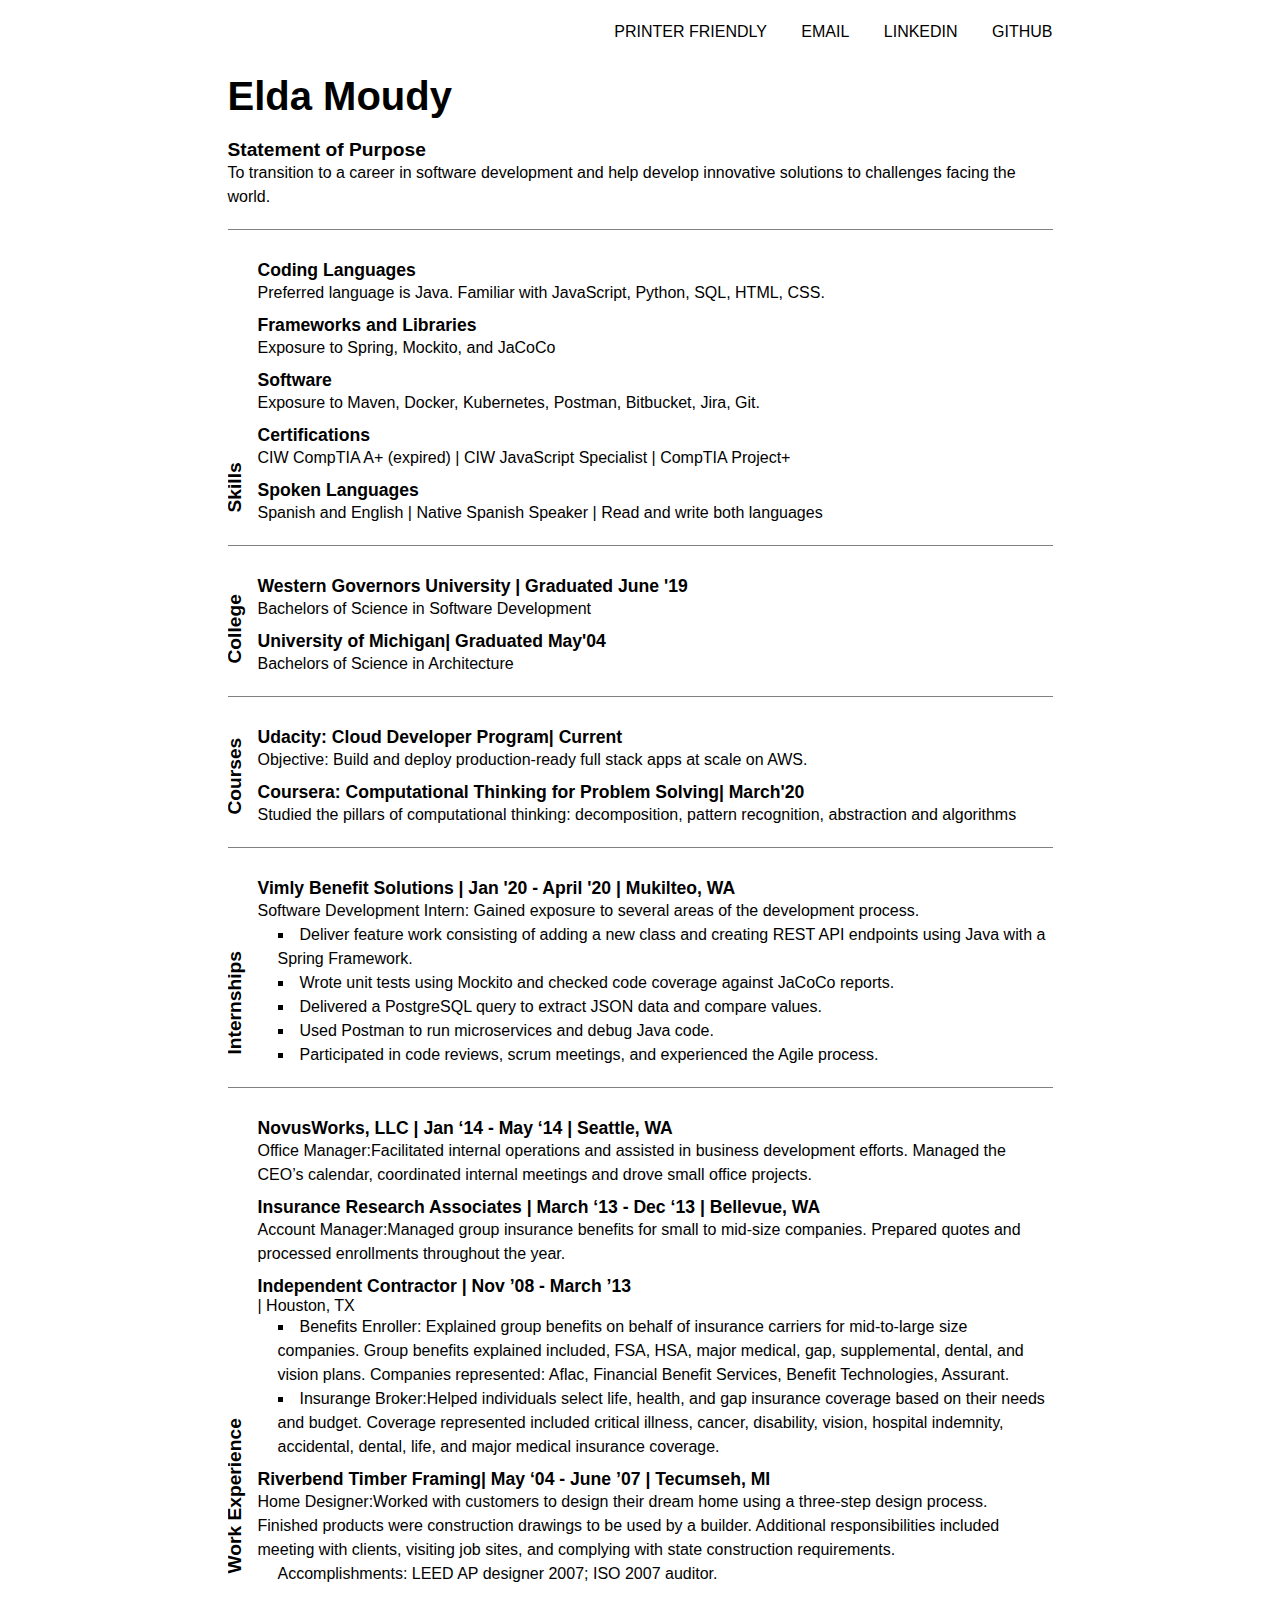
==== index.html @ a74ca739 "Merge branch 'master' into gh-pages" ====
<!doctype html>
<html lang="en">

	<head>
		<title>Resume</title>
		<meta charset="utf-8">
		<link rel="stylesheet" type="text/css" href="index.css">
	</head>

	<body>
		<div id="container">
		
			<header>
				<nav>
					<ul>
						<li><a href="EM_Resume.pdf" target="_blank">Printer Friendly</a></li>
						<li><a href="mailto:elda@moudy.net?subject=Job%20Opportunity&amp;">Email</a></li>
						<li><a href="https://www.linkedin.com/in/eldamoudy">LinkedIn</a></li>
						<li><a href="https://github.com/emoudy">GitHub</a></li>
					</ul>
				</nav> <!-- end of nav-->
				<h1 id="header">Elda Moudy</h1>
			</header> <!-- end of header-->

			<div>
				<h2 class="category_statement">Statement of Purpose</h2>
				<p>To transition to a career in software development and help develop innovative solutions to challenges facing the world.</p>
			</div>

			<hr>
			
			<section>
				<div class="float_left"><h2 class="category_title">Skills</h2></div>
				<div class="float_right">
					<h3>Coding Languages</h3>
					<p>Preferred language is Java. Familiar with JavaScript, Python, SQL, HTML, CSS.</p>
					<h3>Frameworks and Libraries</h3>
					<p>Exposure to Spring, Mockito, and JaCoCo</p>
					<h3>Software</h3>
					<p>Exposure to Maven, Docker, Kubernetes, Postman, Bitbucket, Jira, Git.</p>
					<h3>Certifications</h3>
					<p>
						<a href="https://www.certmetrics.com/comptia/public/verification.aspx?code=4KG8KF6G2GB1QPQM">CIW CompTIA A+ (expired)</a> | <a href="https://www.ciwcertified.com/ciw-certifications/web-development-series/javascript-specialist">CIW JavaScript Specialist</a> | <a href="https://certification.comptia.org/certifications/project">CompTIA Project+</a>
					</p>
					<h3>Spoken Languages</h3>
					<p>Spanish and English | Native Spanish Speaker | Read and write both languages </p>
			</div>
			</section><!-- end of #skills-->

			<hr>
			
			<section>
				<div class="float_left"><h2 class="category_title">College</h2></div>
				<div class="float_right">
					<h3><a href="https://www.wgu.edu/online-it-degrees/software-development-bachelors-program.html">Western Governors University </a>| Graduated June '19</h3> 
					<p>Bachelors of Science in Software Development</p>
					<h3><a href="https://www.umich.edu/">University of Michigan</a>| Graduated May'04</h3> 
					<p>Bachelors of Science in Architecture</p>
				</div>
			</section><!-- end of #college-->

			<hr>

			<section>
				<div class="float_left"><h2 class="category_title">Courses</h2></div>
				<div class="float_right">
					<h3>
						<a href="https://www.udacity.com/course/cloud-developer-nanodegree--nd9990">
							Udacity: Cloud Developer Program</a>| Current
					</h3> 
					<p>Objective: Build and deploy production-ready full stack apps at scale on AWS.</p>
					<h3 class="category_content">
						<a href="https://www.coursera.org/learn/computational-thinking-problem-solving">
							Coursera: Computational Thinking for Problem Solving</a>| March'20
					</h3> 
					<p>Studied the pillars of computational thinking: decomposition, pattern recognition, abstraction and algorithms</p>
				</div>
			</section><!-- end of #courses-->

			<hr>

			<section>
				<div class="float_left"><h2 class="category_title">Internships</h2></div>
				<div class="float_right">
					<h3>
						<a href="https://vimly.com/">
							Vimly Benefit Solutions </a>| Jan '20 - April '20 | Mukilteo, WA
					</h3>
					<p>Software Development Intern: Gained exposure to several areas of the development process.</p>
					<p>
						<ul class="squareList">
							<li>Deliver feature work consisting of adding a new class and creating REST API endpoints using Java with a Spring Framework.</li>
							<li>Wrote unit tests using Mockito and checked code coverage against JaCoCo reports.</li>
							<li>Delivered a PostgreSQL query to extract JSON data and compare values.</li>
							<li>Used Postman to run microservices and debug Java code.</li>
							<li>Participated in code reviews, scrum meetings, and experienced the Agile process.</li>
						</ul>
					</p>
				</div>
			</section><!-- end of #internships-->

			<hr>
			
			<section>
				<div class="float_left"><h2 class="category_title">Work Experience</h2></div>
				<div class="float_right">
					<h3>
						<a href="http://www.novusworks.com"> 
							NovusWorks, LLC </a> | Jan ‘14 - May ‘14 | Seattle, WA
					</h3>
					<p>Office Manager:Facilitated internal operations and assisted in business development efforts. Managed the CEO’s calendar, coordinated internal meetings and drove small office projects.</p>
					
					<h3>
						<a href="http://www.irainx.com">
							Insurance Research Associates </a>| March ‘13 - Dec ‘13 | Bellevue, WA
					</h3>
					<p>Account Manager:Managed group insurance benefits for small to mid-size companies. Prepared quotes and processed enrollments throughout the year.</p>
					
					<h3>Independent Contractor | Nov ’08 - March ’13 </h3> | Houston, TX
					<ul class="squareList">
						<li>Benefits Enroller: Explained group benefits on behalf of insurance carriers for mid-to-large size companies. Group benefits explained included, FSA, HSA, major medical, gap, supplemental, dental, and vision plans. Companies represented: Aflac, Financial Benefit Services, Benefit Technologies, Assurant.
						</li>
						<li>Insurange Broker:Helped individuals select life, health, and gap insurance coverage based on their needs and budget. Coverage represented included critical illness, cancer, disability, vision, hospital indemnity, accidental, dental, life, and major medical insurance coverage.
						</li>
					</ul>
					<h3><a href="http://www.riverbendtf.com">
						Riverbend Timber Framing</a>| May ‘04 - June ’07 | Tecumseh, MI
					</h3>
					<p>Home Designer:Worked with customers to design their dream home using a three-step design process. Finished products were construction drawings to be used by a builder. Additional responsibilities included meeting with clients, visiting job sites, and complying with state construction requirements.</p>
					<ul>
						<li>Accomplishments: 
							<a href="http://en.wikipedia.org/wiki/Leadership_in_Energy_and_Environmental_Design">LEED AP designer 2007</a>; <a href="http://en.wikipedia.org/wiki/ISO_9000" target="_blank">ISO 2007 auditor.
							</a>
						</li>
					</ul>
				</div>
			</section> <!-- end of #work expereince-->

			<hr>

			<footer>
				<time datetime="2020-05-08"></time>
			</footer>
		</div> <!-- end of #container-->
	</body>
</html>
---- index.css ----
* {
    margin: 0 auto;
    padding: 0px;
}

html {
    background: url(texture.gif) top left repeat;
}

#container {
    max-width: 825px;
    font-family: Calibri, Georgia, Verdana, sans-serif;
    width: 840px;
}

ul {
    list-style-type: none;

}

li {
    padding-left: 20px;
    line-height: 150%
}

nav ul {    
    float:right;
    padding: 20px 0px;
}

nav li {
    padding-left: 30px;
    text-align: right;
    display: inline;
    text-transform: uppercase;
}

header h1{
    font-size: 2.5em;
    font-weight: bold;
    margin: 10px 0px;
    clear: both;
    padding-top: 10px;
    padding-bottom: 10px;
}
section{
	display: flex;
    overflow: hidden;
    position: relative;
	padding-top: 20px;
	align-items: flex-end;
    flex-wrap: wrap;
}

h3{
	font-size: 1.1em;
    font-weight: bold;
    padding-top: 10px;
}

h2{
	font-size: 1.2em;
    font-weight: bold;
}

hr {
    margin-top: 20px;
    height:1px;
    border-width:0;
    color:gray;
    background-color:gray;
}

p {
    line-height: 150%;
}

.squareList {
    list-style-type: square;
    list-style-position: inside;
}

.top_row {
    display: inline-block;
}

.top_row_items {
    height: 140px; 
    min-width: 31%;
    float: left;
    border: 2px outset #bcbcbc;
    margin: 5px;
    text-align: center;
    padding-top: 5px;
}
.image {
    height: 120px;
    width: 200px;
}
.pic_description {
    display: block;
    text-align: center;
    bottom: 0px;
}

.category_title {
	white-space: nowrap;
	text-align: center;
    position: absolute;
	left:0px;
	bottom: 0;
	padding-top:0px;
    vertical-align: center;
    position: center;

}

div.float_left{
	
    -moz-transform: rotate(-90deg);
    -o-transform: rotate(-90deg);
    -ms-transform: rotate(-90deg);
    transform: rotate(-90deg);
    -ms transform: rotate(-90deg);

    -webkit-transform: rotate(-90deg);
    display: block;
    border: solid black 0px;
	float: left;
    clear: both;
    overflow: visible;
    height: 25px;
}
div.float_right{
	display: block;
	border: dashed 1px red;
    width: 790px;
	border: solid black 0px;
	padding-left:15px;
    clear: both;
    overflow: auto;
}

footer {
    padding-top: 30px;
    text-align: center;
    clear: both;

}

a:link {
    color: #000;
    text-decoration: none;
}

a:visited {
    color: #000;
}

a:hover {
    color: #a50578;
    text-decoration: underline;
}

a:active {
    color: #000;
};
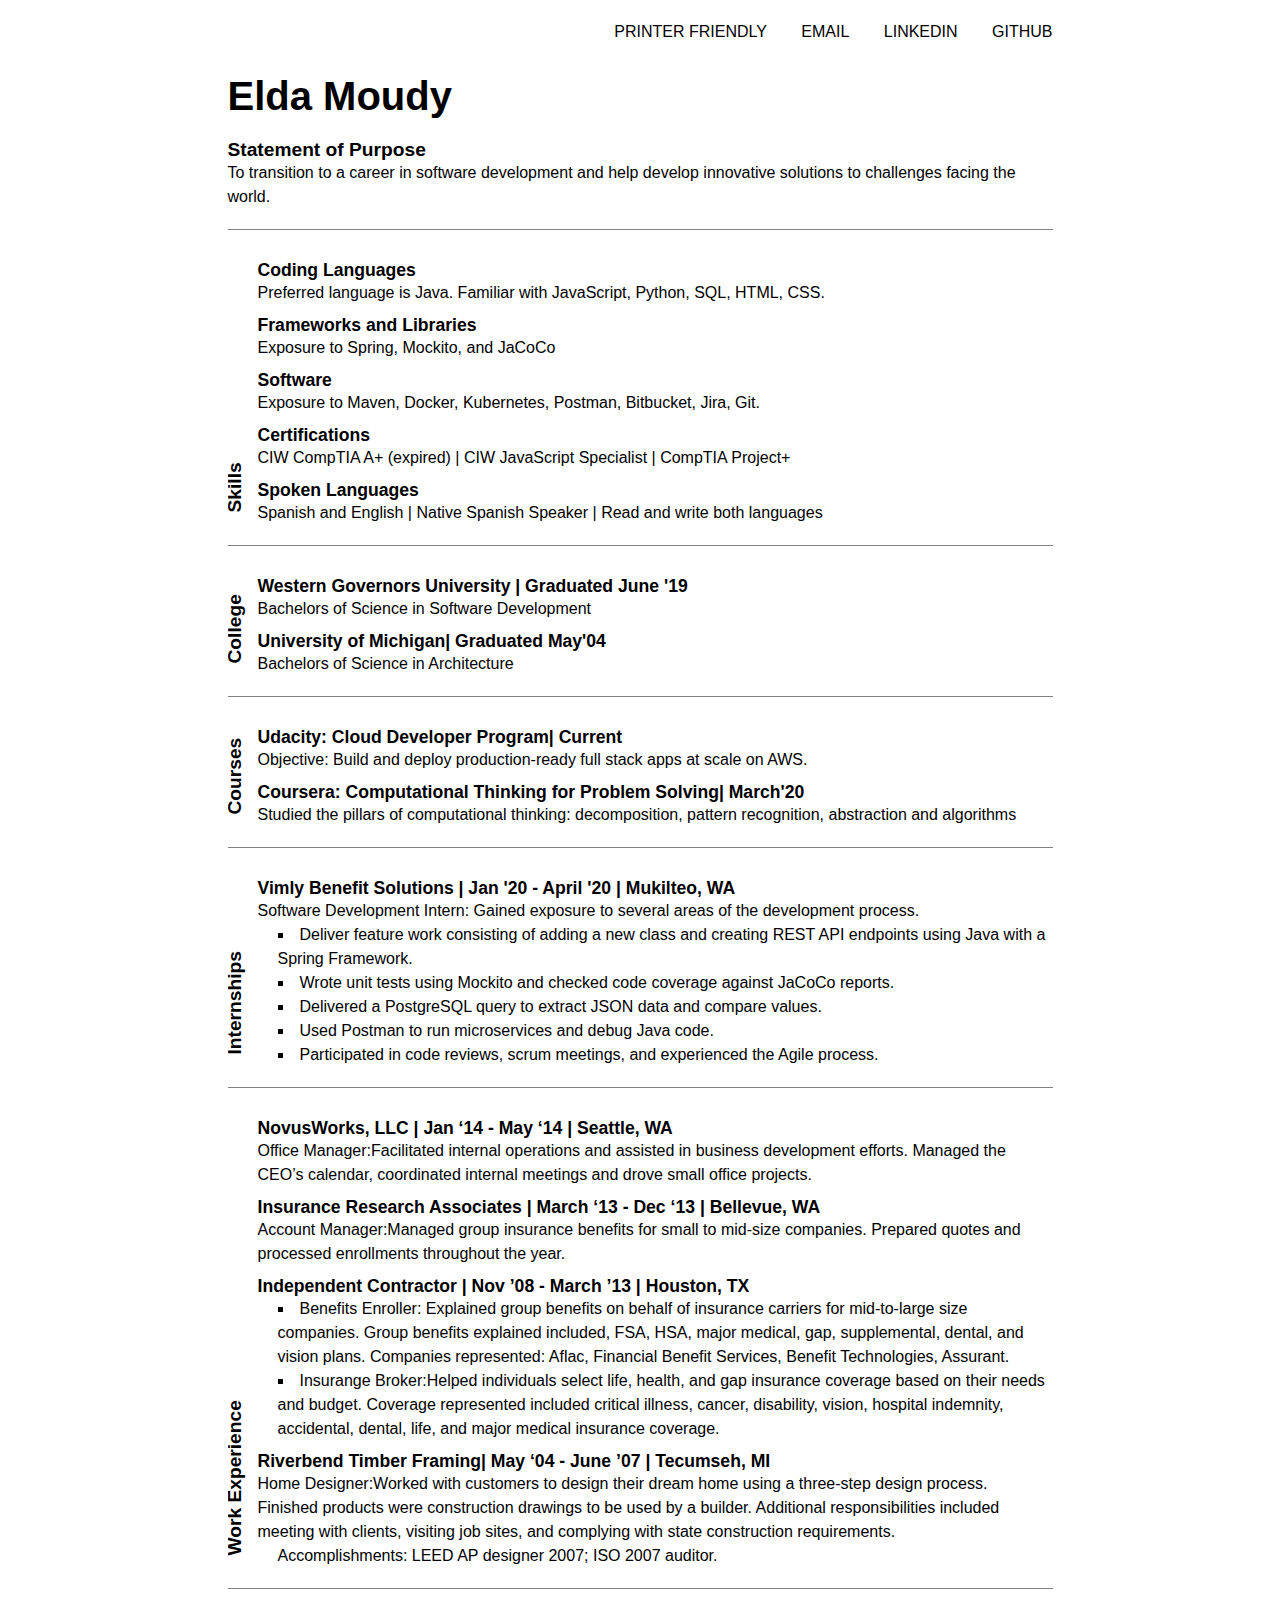
==== commit 6d627112: "fixed line 119 to include Houston, Tx to be inside the h3" ====
--- a/index.html
+++ b/index.html
@@ -116,7 +116,7 @@
 					</h3>
 					<p>Account Manager:Managed group insurance benefits for small to mid-size companies. Prepared quotes and processed enrollments throughout the year.</p>
 					
-					<h3>Independent Contractor | Nov ’08 - March ’13 </h3> | Houston, TX
+					<h3>Independent Contractor | Nov ’08 - March ’13 | Houston, TX </h3> 
 					<ul class="squareList">
 						<li>Benefits Enroller: Explained group benefits on behalf of insurance carriers for mid-to-large size companies. Group benefits explained included, FSA, HSA, major medical, gap, supplemental, dental, and vision plans. Companies represented: Aflac, Financial Benefit Services, Benefit Technologies, Assurant.
 						</li>
@@ -143,4 +143,5 @@
 			</footer>
 		</div> <!-- end of #container-->
 	</body>
-</html>+</html>
+
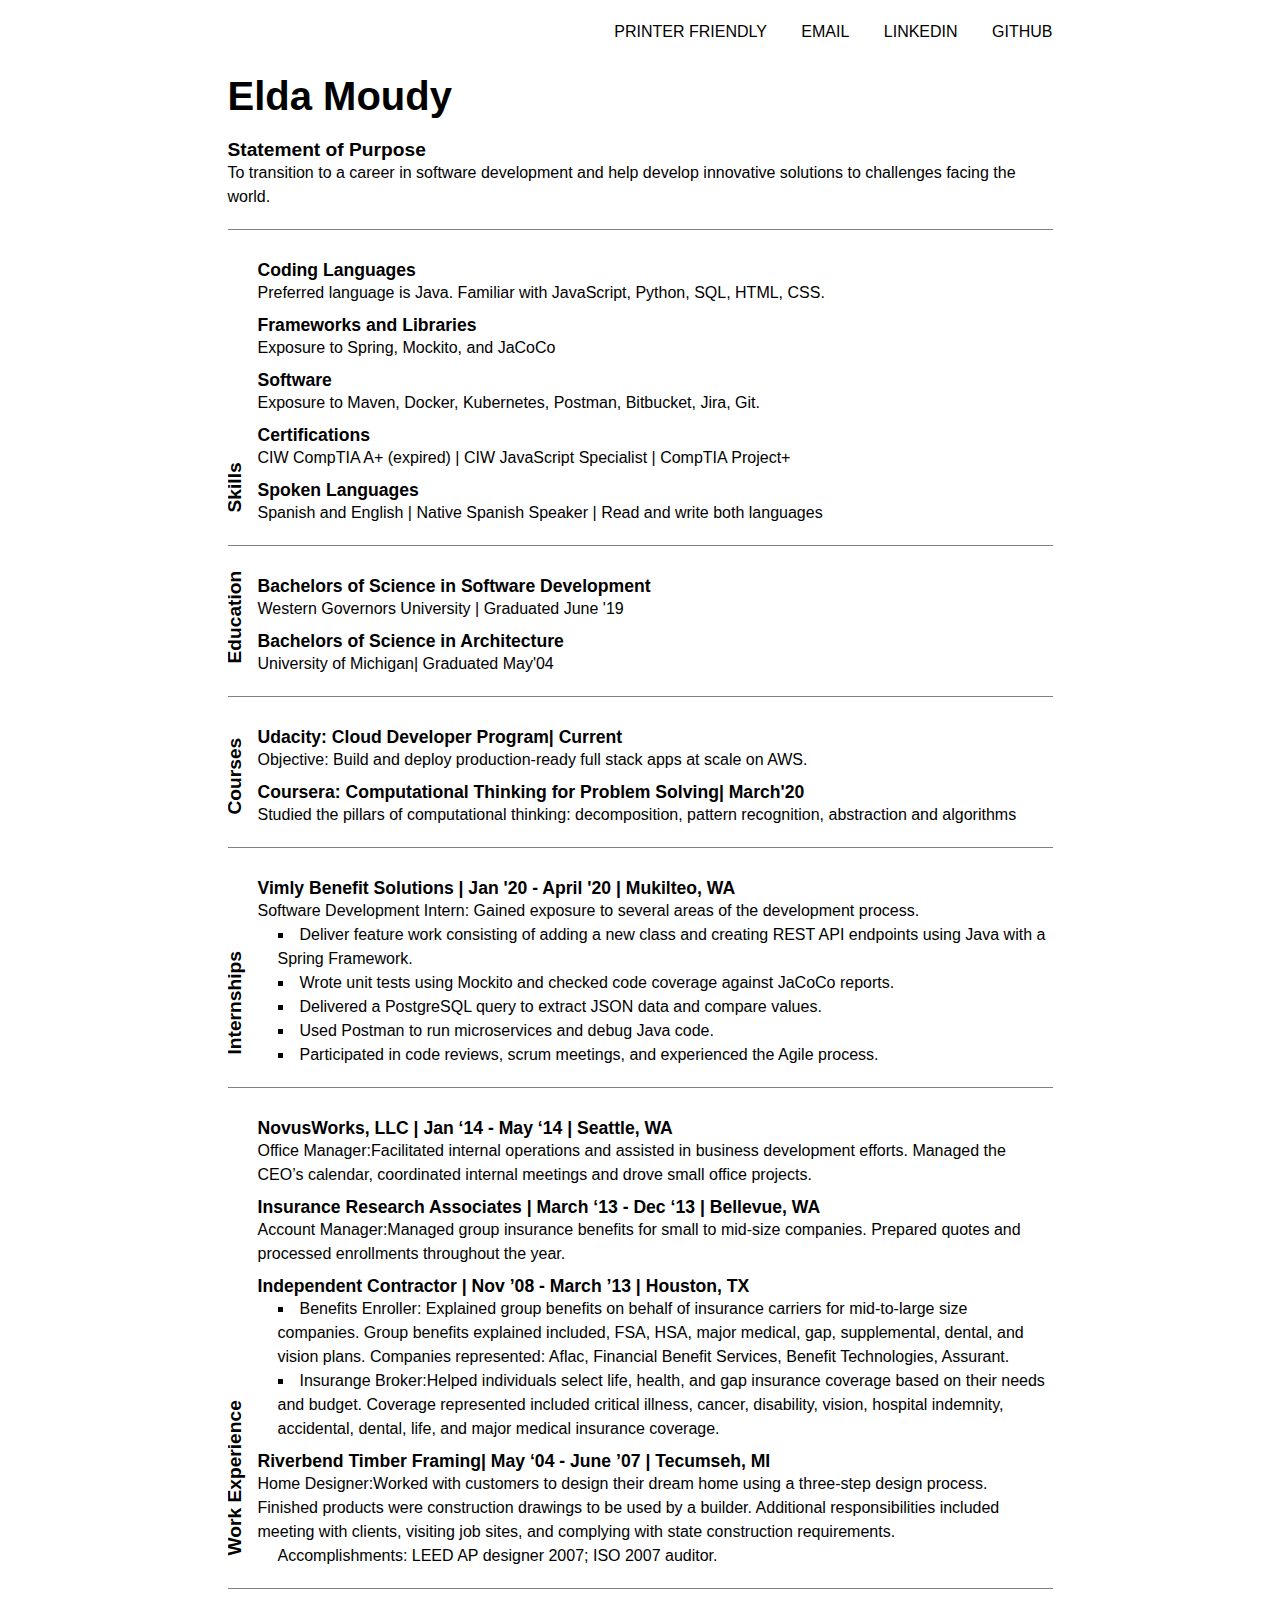
==== commit 287a4807: "renamed section College to Education and put the degrees before the university names" ====
--- a/index.html
+++ b/index.html
@@ -50,14 +50,14 @@
 			<hr>
 			
 			<section>
-				<div class="float_left"><h2 class="category_title">College</h2></div>
+				<div class="float_left"><h2 class="category_title">Education</h2></div>
 				<div class="float_right">
-					<h3><a href="https://www.wgu.edu/online-it-degrees/software-development-bachelors-program.html">Western Governors University </a>| Graduated June '19</h3> 
-					<p>Bachelors of Science in Software Development</p>
-					<h3><a href="https://www.umich.edu/">University of Michigan</a>| Graduated May'04</h3> 
-					<p>Bachelors of Science in Architecture</p>
+					<h3>Bachelors of Science in Software Development</h3>
+					<p><a href="https://www.wgu.edu/online-it-degrees/software-development-bachelors-program.html">Western Governors University </a>| Graduated June '19</p> 
+					<h3>Bachelors of Science in Architecture</h3>
+					<p><a href="https://www.umich.edu/">University of Michigan</a>| Graduated May'04</p> 
 				</div>
-			</section><!-- end of #college-->
+			</section><!-- end of #education-->
 
 			<hr>
 
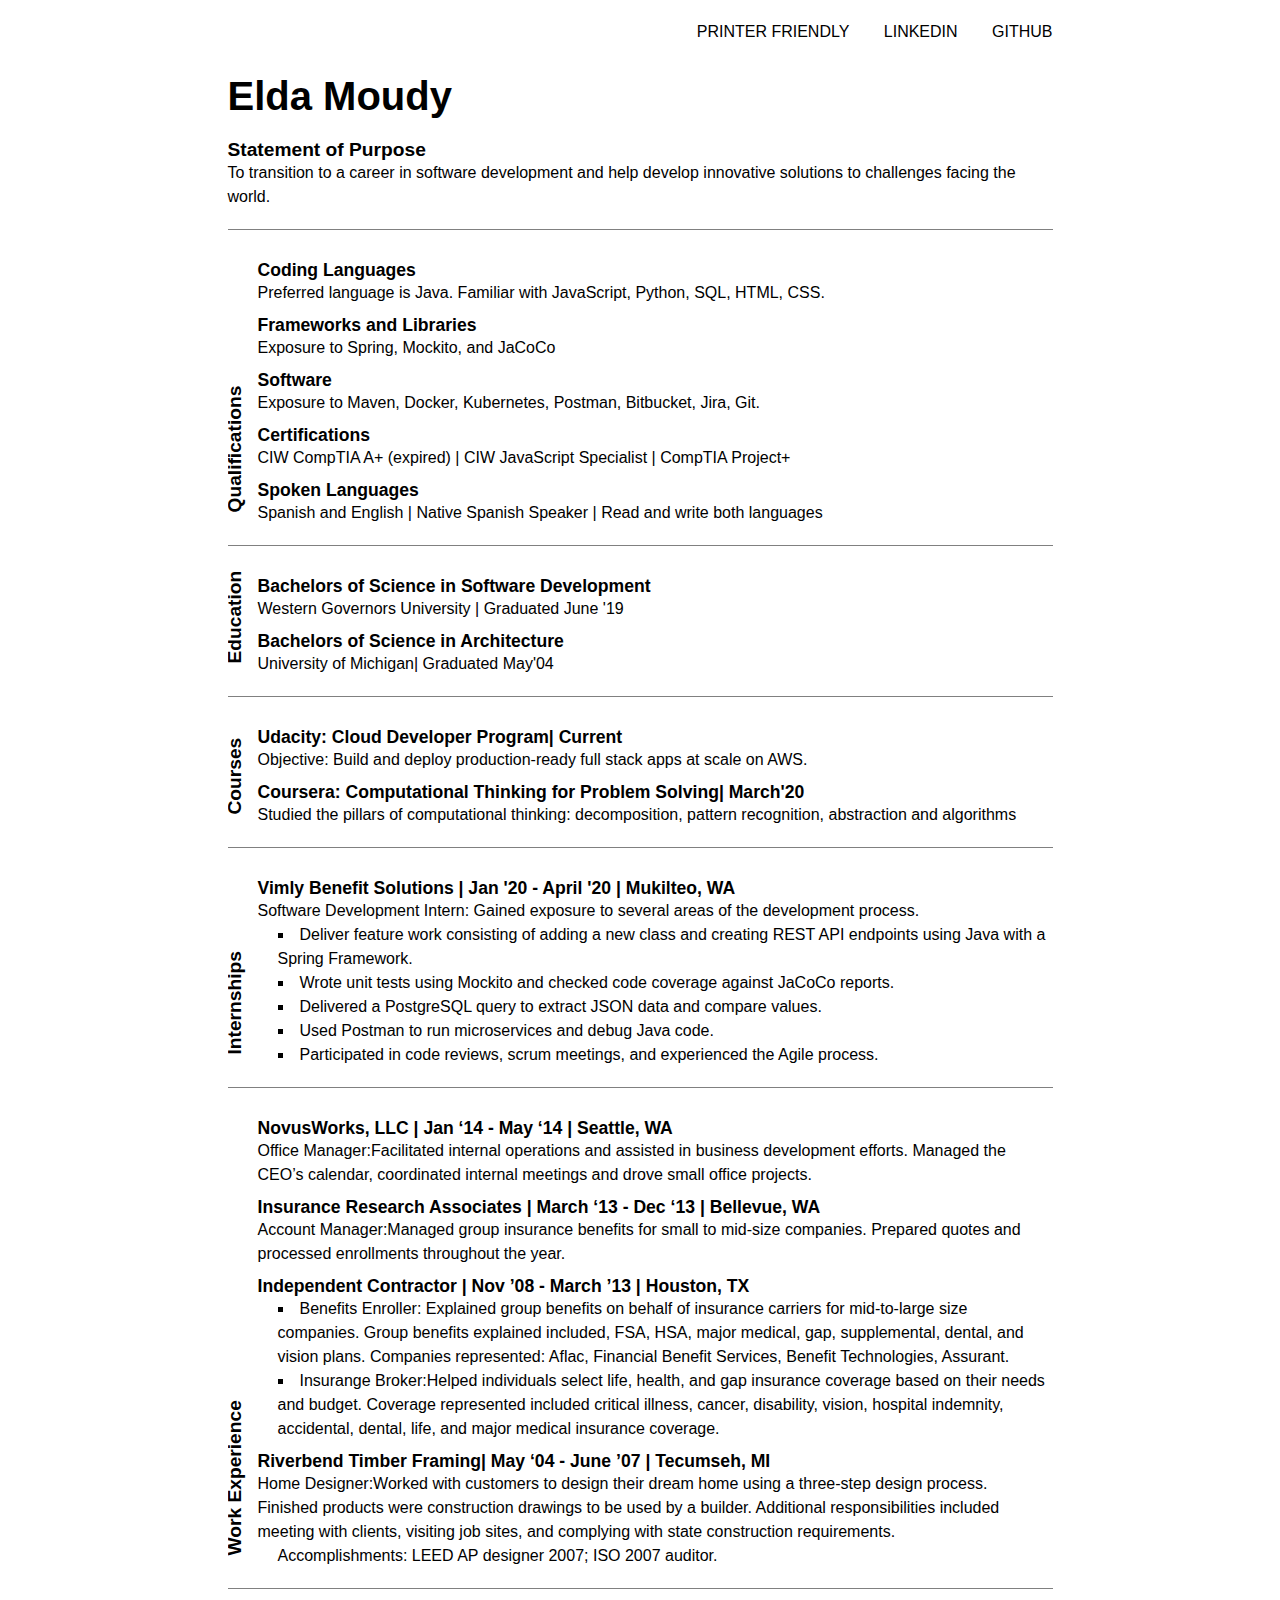
==== commit 40ba9005: "removed personal information" ====
--- a/index.html
+++ b/index.html
@@ -14,7 +14,6 @@
 				<nav>
 					<ul>
 						<li><a href="EM_Resume.pdf" target="_blank">Printer Friendly</a></li>
-						<li><a href="mailto:elda@moudy.net?subject=Job%20Opportunity&amp;">Email</a></li>
 						<li><a href="https://www.linkedin.com/in/eldamoudy">LinkedIn</a></li>
 						<li><a href="https://github.com/emoudy">GitHub</a></li>
 					</ul>
@@ -30,7 +29,7 @@
 			<hr>
 			
 			<section>
-				<div class="float_left"><h2 class="category_title">Skills</h2></div>
+				<div class="float_left"><h2 class="category_title">Qualifications</h2></div>
 				<div class="float_right">
 					<h3>Coding Languages</h3>
 					<p>Preferred language is Java. Familiar with JavaScript, Python, SQL, HTML, CSS.</p>
@@ -45,7 +44,7 @@
 					<h3>Spoken Languages</h3>
 					<p>Spanish and English | Native Spanish Speaker | Read and write both languages </p>
 			</div>
-			</section><!-- end of #skills-->
+			</section><!-- end of #Qualifications-->
 
 			<hr>
 			
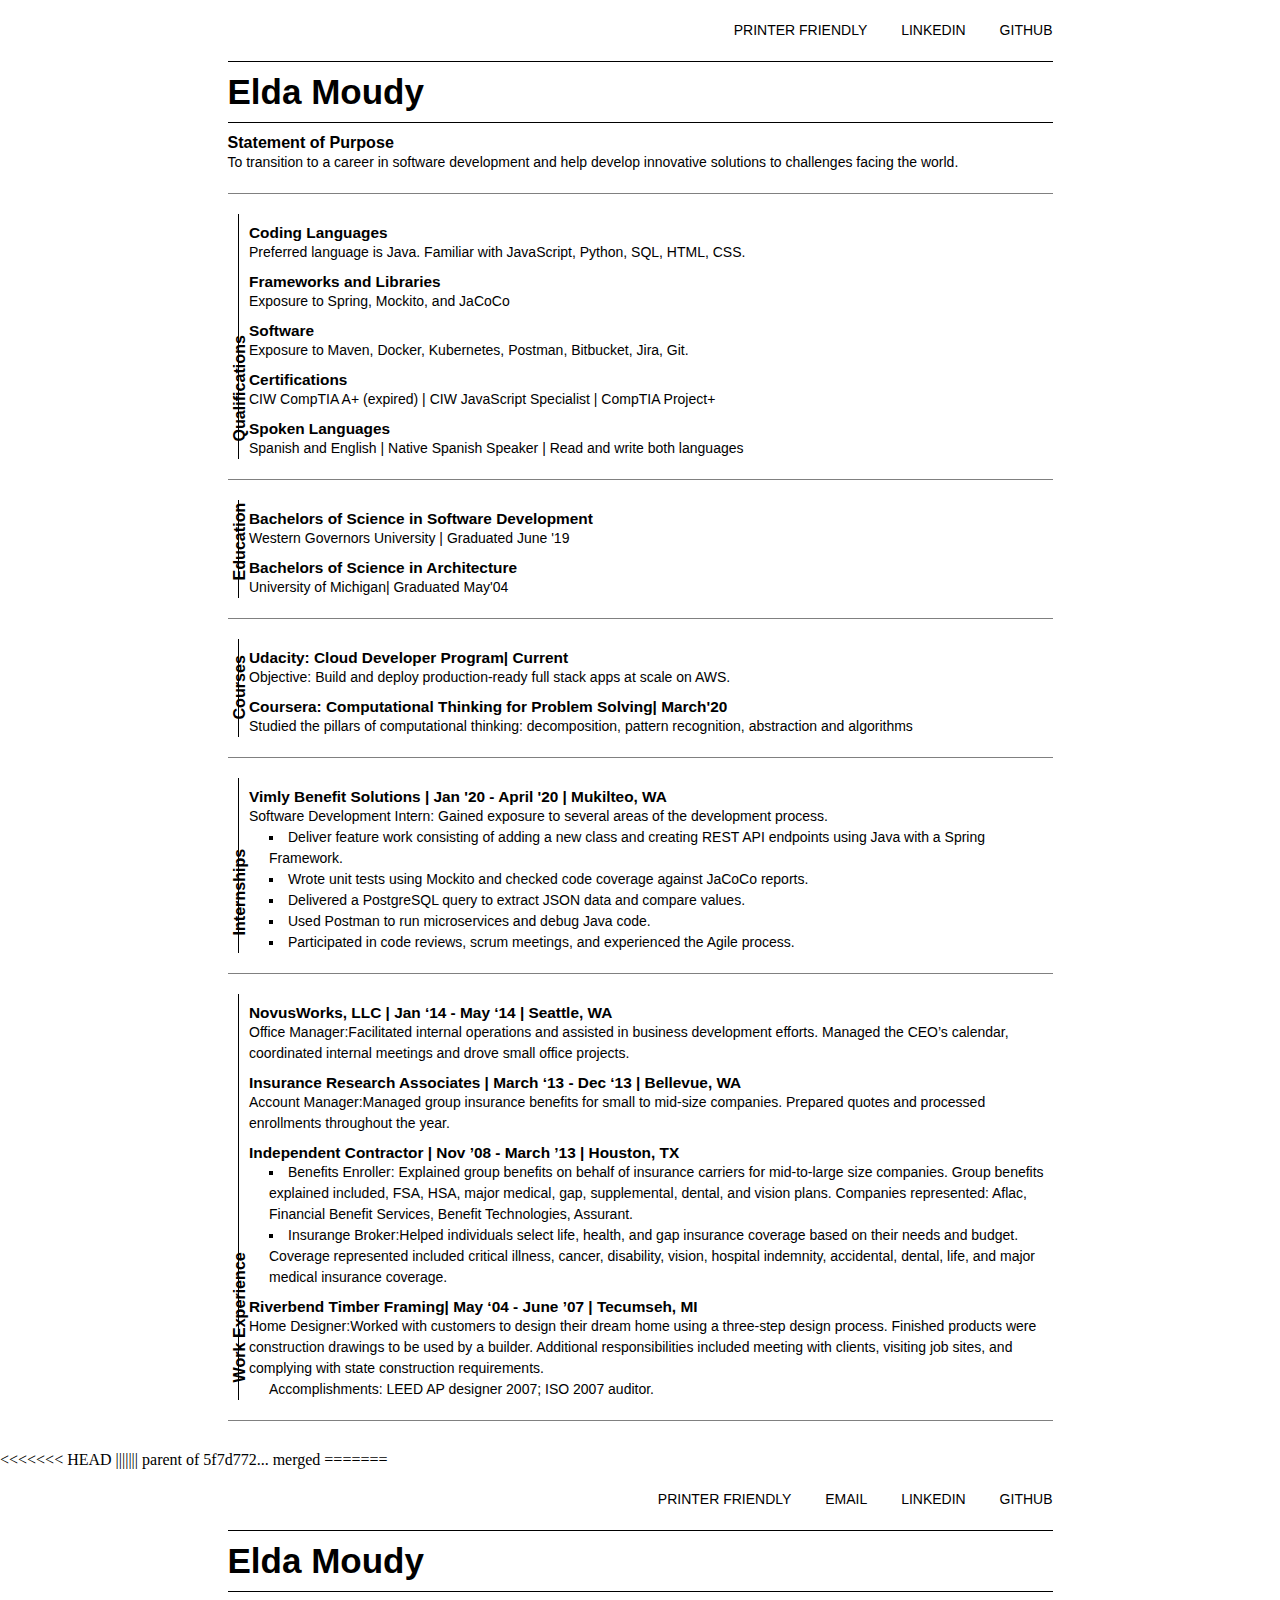
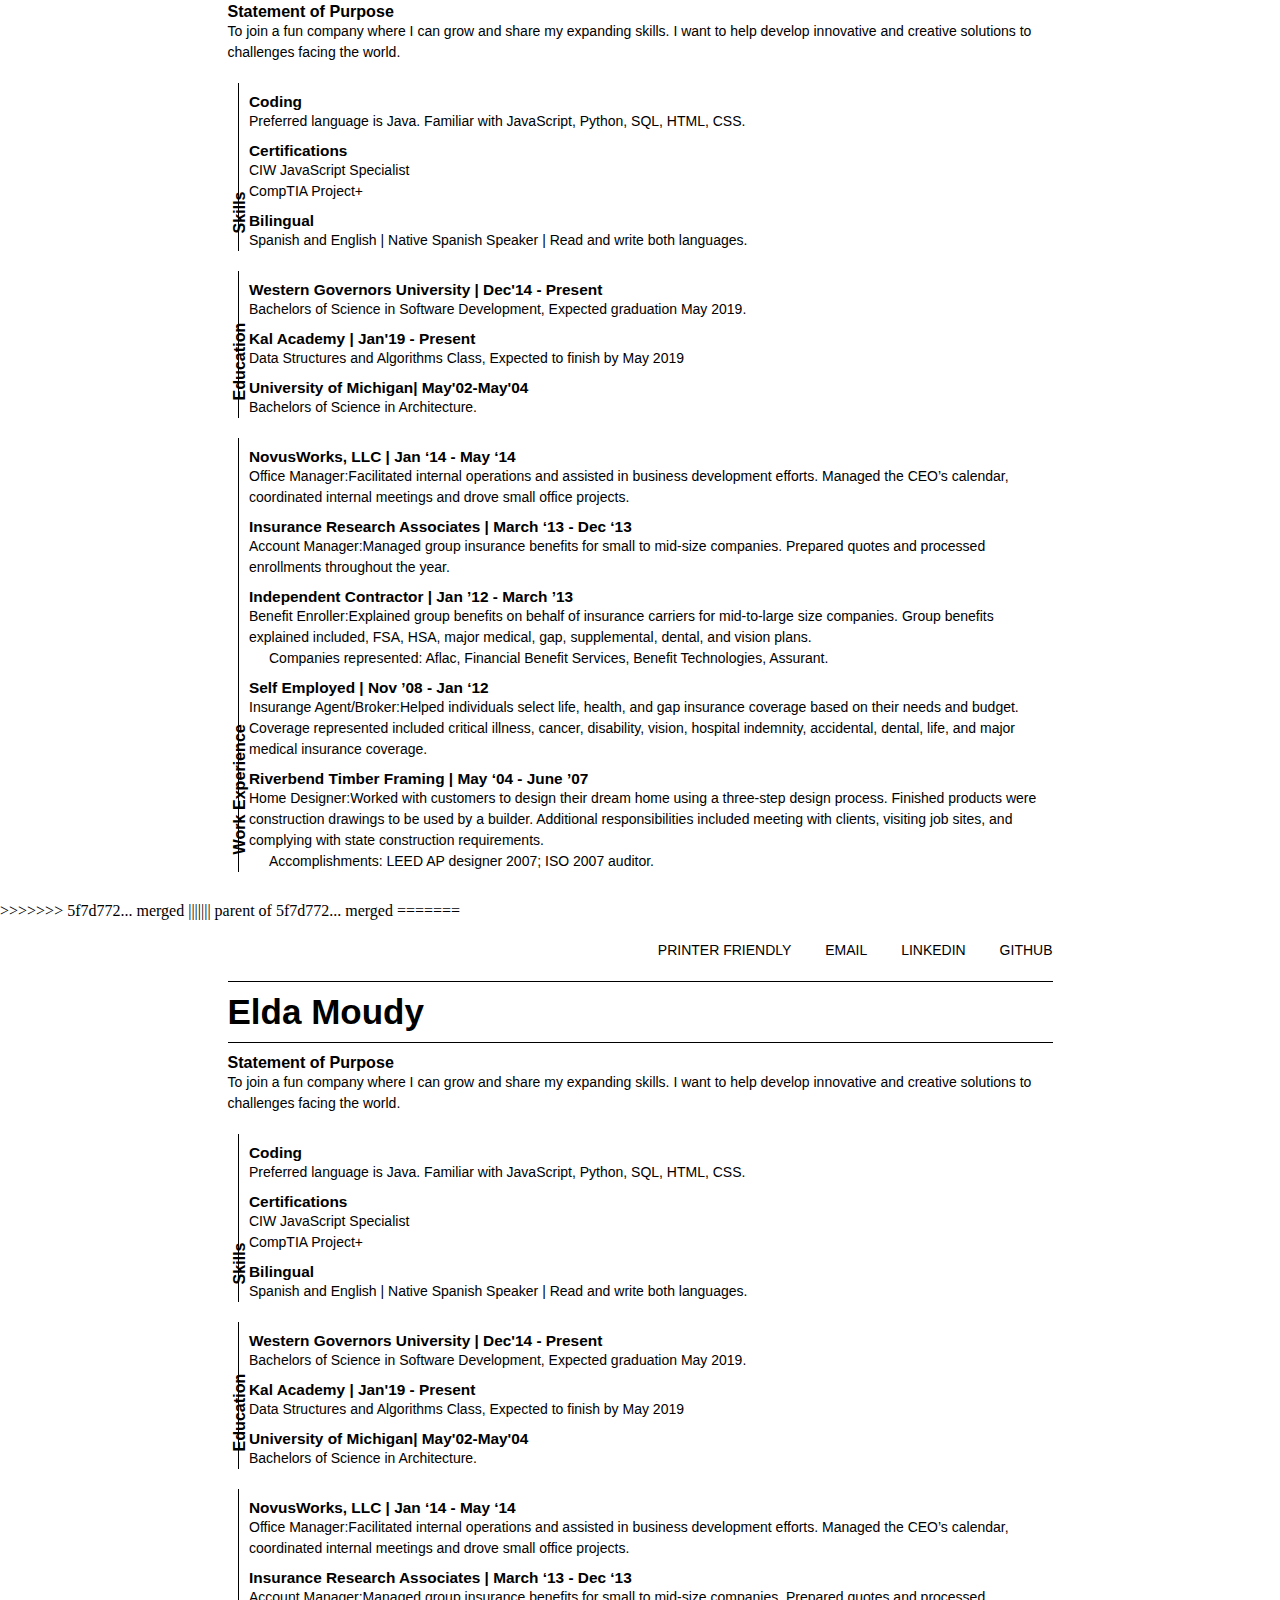
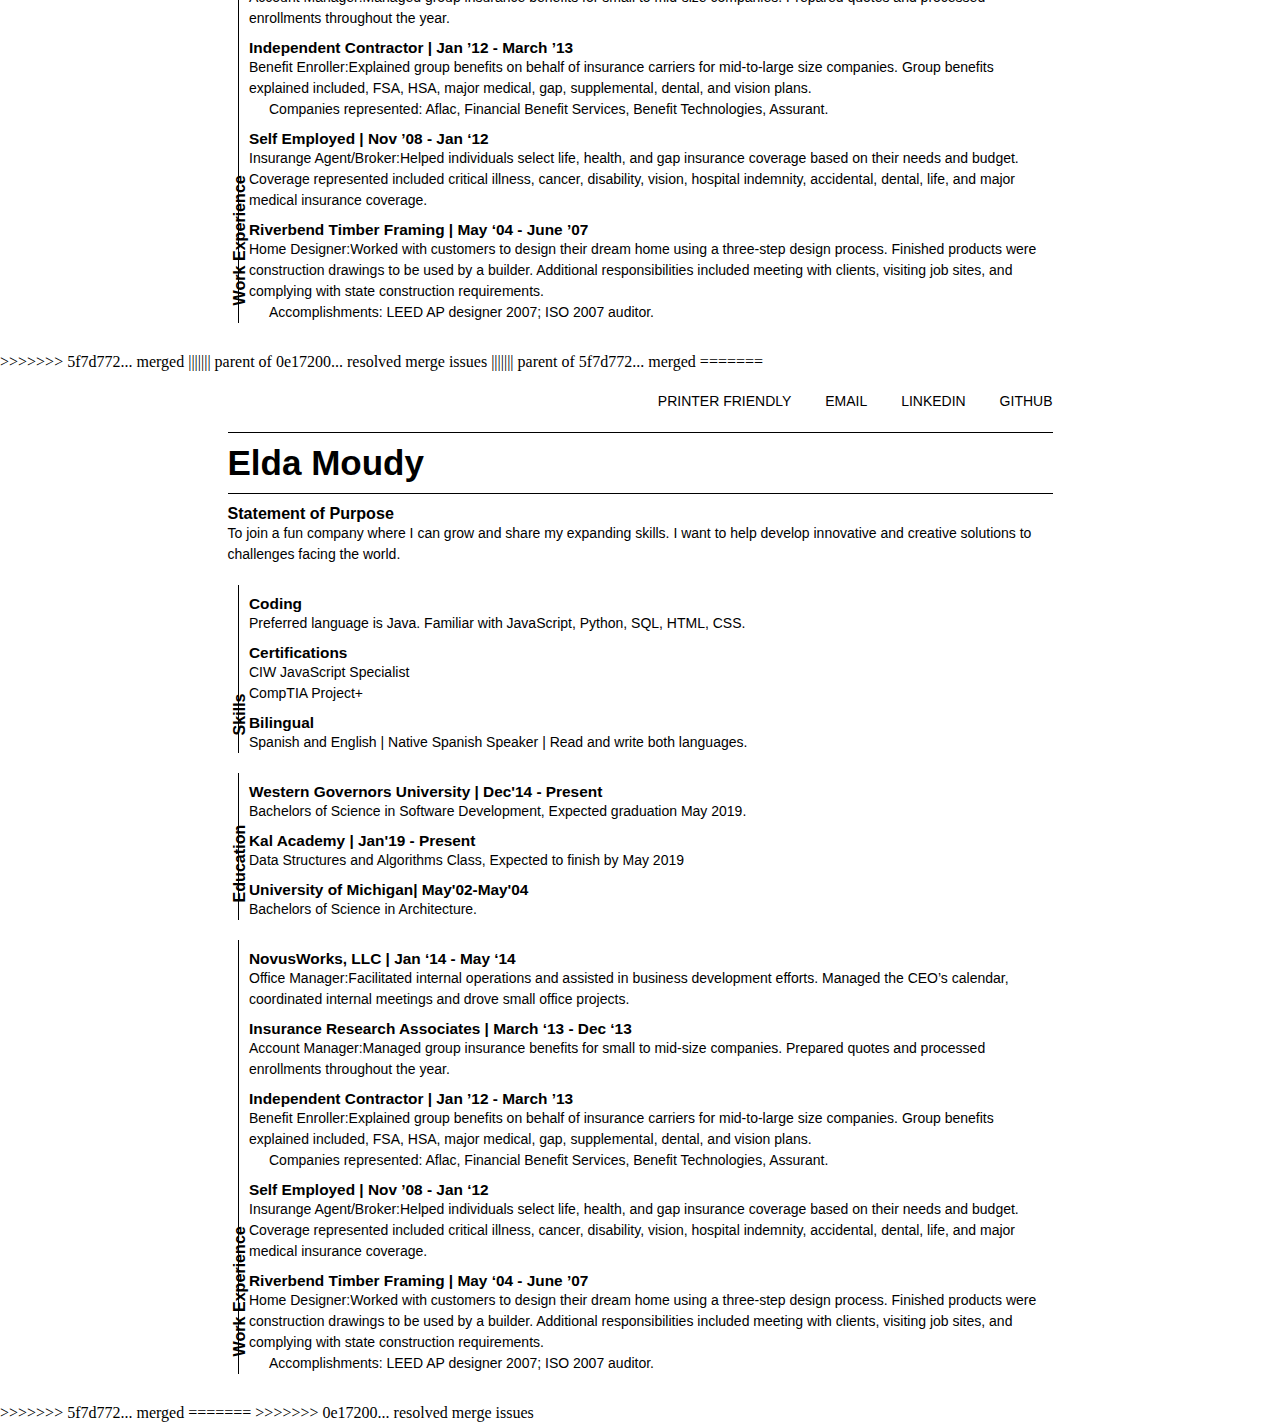
==== commit 473113b8: "removed personal info" ====
--- a/index.html
+++ b/index.html
@@ -142,5 +142,285 @@
 			</footer>
 		</div> <!-- end of #container-->
 	</body>
-</html>
-
+<<<<<<< HEAD
+</html>
+
+||||||| parent of 5f7d772... merged
+=======
+<!doctype html>
+<html lang="en">
+
+	<head>
+		<title>Resume</title>
+		<meta charset="utf-8">
+		<link rel="stylesheet" type="text/css" href="index2.css">
+	</head>
+
+	<body>
+		<div id="container">
+		
+			<header>
+				<nav>
+					<ul>
+						<li><a href="EM_Resume.pdf" target="_blank">Printer Friendly</a></li>
+						<li><a href="mailto:elda@moudy.net?subject=Job%20Opportunity&amp;body=Call%20us%20about%20a%20position">Email</a></li>
+						<li><a href="https://www.linkedin.com/in/eldamoudy">LinkedIn</a></li>
+						<li><a href="https://github.com/emoudy">GitHub</a></li>
+					</ul>
+				</nav> <!-- end of nav-->
+				<h1 id="header">Elda Moudy</h1>
+			</header> <!-- end of header-->
+
+			<div>
+				<h2 class="category_statement">Statement of Purpose</h2>
+				<p>To join a fun company where I can grow and share my expanding skills. I want to help develop innovative and creative solutions to challenges facing the world.</p>
+			</div>
+			
+			<section class="block">
+				<div class="float_left"><h2 class="category_title">Skills</h2></div>
+				<div class="float_right">
+					<h3 class="category_content">Coding</h3>
+					<p>Preferred language is Java. Familiar with JavaScript, Python, SQL, HTML, CSS.</p>
+					<h3 class="category_content">Certifications</h3>
+					<p><a href="https://www.ciwcertified.com/ciw-certifications/web-development-series/javascript-specialist">CIW JavaScript Specialist</a></p>
+					<p><a href="https://certification.comptia.org/certifications/project">CompTIA Project+</a></p>
+					<h3 class="category_content">Bilingual</h3>
+					<p>Spanish and English | Native Spanish Speaker | Read and write both languages.</p>
+				</div>
+			</section><!-- end of #skills-->
+			
+			<section class="block">
+				<div class="float_left"><h2 class="category_title">Education</h2></div>
+				<div class="float_right">
+					<h3 class="category_content"><a href="https://www.wgu.edu/online-it-degrees/software-development-bachelors-program.html">Western Governors University </a>| Dec'14 - Present</h3> 
+					<p>Bachelors of Science in Software Development, Expected graduation May 2019.</p>
+					<h3 class="category_content"><a href="https://www.kalacademy.org/">Kal Academy </a>| Jan'19 - Present</h3> 
+					<p>Data Structures and Algorithms Class, Expected to finish by May 2019</p>
+					<h3 class="category_content"><a href="https://www.umich.edu/">University of Michigan</a>| May'02-May'04</h3> 
+					<p>Bachelors of Science in Architecture.</p>
+				</div>
+			</section><!-- end of #education-->
+			
+			<section class="block">
+				<div class="float_left"><h2 class="category_title">Work Experience</h2></div>
+				<div class="float_right">
+					<h3 class="category_content"><a href="http://www.novusworks.com" target="_blank">NovusWorks, LLC </a>| Jan ‘14 - May ‘14</h3>
+					<p>Office Manager:Facilitated internal operations and assisted in business development efforts. Managed the CEO’s calendar, coordinated internal meetings and drove small office projects.</p>
+					<h3 class="category_content"><a href="http://www.irainx.com" target="_blank">Insurance Research Associates </a>| March ‘13 - Dec ‘13</h3>
+					<p>Account Manager:Managed group insurance benefits for small to mid-size companies. Prepared quotes and processed enrollments throughout the year.</p>
+					<h3 class="category_content">Independent Contractor | Jan ’12 - March ’13</h3>
+					<p>Benefit Enroller:Explained group benefits on behalf of insurance carriers for mid-to-large size companies. Group benefits explained included, FSA, HSA, major medical, gap, supplemental, dental, and vision plans.</p>
+					<ul>
+						<li>Companies represented: 
+							<a href="http://www.aflac.com" target="_blank"> Aflac, </a>
+							<a href="http://www.fbsbenefits.com" target="_blank"> Financial Benefit Services, </a>
+							<a href="http://www.bentecllc.com" target="_blank">Benefit Technologies, </a>
+							<a href="http://www.assurant.com" target="_blank">Assurant.</a>
+						</li>
+					</ul>
+					<h3 class="category_content">Self Employed | Nov ’08 - Jan ‘12</h3>
+					<p>Insurange Agent/Broker:Helped individuals select life, health, and gap insurance coverage based on their needs and budget. Coverage represented included critical illness, cancer, disability, vision, hospital indemnity, accidental, dental, life, and major medical insurance coverage.</p>
+					<h3 class="category_content"><a href="http://www.riverbendtf.com" target="_blank">Riverbend Timber Framing</a> | May ‘04 - June ’07</h3>
+					<p>Home Designer:Worked with customers to design their dream home using a three-step design process. Finished products were construction drawings to be used by a builder. Additional responsibilities included meeting with clients, visiting job sites, and complying with state construction requirements.</p>
+					<ul>
+						<li>Accomplishments: <a href="http://en.wikipedia.org/wiki/Leadership_in_Energy_and_Environmental_Design" target="_blank">LEED AP designer 2007</a>; <a href="http://en.wikipedia.org/wiki/ISO_9000" target="_blank">ISO 2007 auditor.</a></li>
+					</ul>
+				</div>
+			</section> <!-- end of #work_exp-->
+
+			<footer>
+				<time datetime="2019-25-03"></time>
+			</footer>
+		</div> <!-- end of #container-->
+	</body>
+</html>
+
+>>>>>>> 5f7d772... merged
+||||||| parent of 5f7d772... merged
+=======
+<!doctype html>
+<html lang="en">
+
+	<head>
+		<title>Resume</title>
+		<meta charset="utf-8">
+		<link rel="stylesheet" type="text/css" href="index2.css">
+	</head>
+
+	<body>
+		<div id="container">
+		
+			<header>
+				<nav>
+					<ul>
+						<li><a href="EM_Resume.pdf" target="_blank">Printer Friendly</a></li>
+						<li><a href="mailto:elda@moudy.net?subject=Job%20Opportunity&amp;body=Call%20us%20about%20a%20position">Email</a></li>
+						<li><a href="https://www.linkedin.com/in/eldamoudy">LinkedIn</a></li>
+						<li><a href="https://github.com/emoudy">GitHub</a></li>
+					</ul>
+				</nav> <!-- end of nav-->
+				<h1 id="header">Elda Moudy</h1>
+			</header> <!-- end of header-->
+
+			<div>
+				<h2 class="category_statement">Statement of Purpose</h2>
+				<p>To join a fun company where I can grow and share my expanding skills. I want to help develop innovative and creative solutions to challenges facing the world.</p>
+			</div>
+			
+			<section class="block">
+				<div class="float_left"><h2 class="category_title">Skills</h2></div>
+				<div class="float_right">
+					<h3 class="category_content">Coding</h3>
+					<p>Preferred language is Java. Familiar with JavaScript, Python, SQL, HTML, CSS.</p>
+					<h3 class="category_content">Certifications</h3>
+					<p><a href="https://www.ciwcertified.com/ciw-certifications/web-development-series/javascript-specialist">CIW JavaScript Specialist</a></p>
+					<p><a href="https://certification.comptia.org/certifications/project">CompTIA Project+</a></p>
+					<h3 class="category_content">Bilingual</h3>
+					<p>Spanish and English | Native Spanish Speaker | Read and write both languages.</p>
+				</div>
+			</section><!-- end of #skills-->
+			
+			<section class="block">
+				<div class="float_left"><h2 class="category_title">Education</h2></div>
+				<div class="float_right">
+					<h3 class="category_content"><a href="https://www.wgu.edu/online-it-degrees/software-development-bachelors-program.html">Western Governors University </a>| Dec'14 - Present</h3> 
+					<p>Bachelors of Science in Software Development, Expected graduation May 2019.</p>
+					<h3 class="category_content"><a href="https://www.kalacademy.org/">Kal Academy </a>| Jan'19 - Present</h3> 
+					<p>Data Structures and Algorithms Class, Expected to finish by May 2019</p>
+					<h3 class="category_content"><a href="https://www.umich.edu/">University of Michigan</a>| May'02-May'04</h3> 
+					<p>Bachelors of Science in Architecture.</p>
+				</div>
+			</section><!-- end of #education-->
+			
+			<section class="block">
+				<div class="float_left"><h2 class="category_title">Work Experience</h2></div>
+				<div class="float_right">
+					<h3 class="category_content"><a href="http://www.novusworks.com" target="_blank">NovusWorks, LLC </a>| Jan ‘14 - May ‘14</h3>
+					<p>Office Manager:Facilitated internal operations and assisted in business development efforts. Managed the CEO’s calendar, coordinated internal meetings and drove small office projects.</p>
+					<h3 class="category_content"><a href="http://www.irainx.com" target="_blank">Insurance Research Associates </a>| March ‘13 - Dec ‘13</h3>
+					<p>Account Manager:Managed group insurance benefits for small to mid-size companies. Prepared quotes and processed enrollments throughout the year.</p>
+					<h3 class="category_content">Independent Contractor | Jan ’12 - March ’13</h3>
+					<p>Benefit Enroller:Explained group benefits on behalf of insurance carriers for mid-to-large size companies. Group benefits explained included, FSA, HSA, major medical, gap, supplemental, dental, and vision plans.</p>
+					<ul>
+						<li>Companies represented: 
+							<a href="http://www.aflac.com" target="_blank"> Aflac, </a>
+							<a href="http://www.fbsbenefits.com" target="_blank"> Financial Benefit Services, </a>
+							<a href="http://www.bentecllc.com" target="_blank">Benefit Technologies, </a>
+							<a href="http://www.assurant.com" target="_blank">Assurant.</a>
+						</li>
+					</ul>
+					<h3 class="category_content">Self Employed | Nov ’08 - Jan ‘12</h3>
+					<p>Insurange Agent/Broker:Helped individuals select life, health, and gap insurance coverage based on their needs and budget. Coverage represented included critical illness, cancer, disability, vision, hospital indemnity, accidental, dental, life, and major medical insurance coverage.</p>
+					<h3 class="category_content"><a href="http://www.riverbendtf.com" target="_blank">Riverbend Timber Framing</a> | May ‘04 - June ’07</h3>
+					<p>Home Designer:Worked with customers to design their dream home using a three-step design process. Finished products were construction drawings to be used by a builder. Additional responsibilities included meeting with clients, visiting job sites, and complying with state construction requirements.</p>
+					<ul>
+						<li>Accomplishments: <a href="http://en.wikipedia.org/wiki/Leadership_in_Energy_and_Environmental_Design" target="_blank">LEED AP designer 2007</a>; <a href="http://en.wikipedia.org/wiki/ISO_9000" target="_blank">ISO 2007 auditor.</a></li>
+					</ul>
+				</div>
+			</section> <!-- end of #work_exp-->
+
+			<footer>
+				<time datetime="2019-25-03"></time>
+			</footer>
+		</div> <!-- end of #container-->
+	</body>
+</html>
+
+>>>>>>> 5f7d772... merged
+||||||| parent of 0e17200... resolved merge issues
+</html>
+
+||||||| parent of 5f7d772... merged
+=======
+<!doctype html>
+<html lang="en">
+
+	<head>
+		<title>Resume</title>
+		<meta charset="utf-8">
+		<link rel="stylesheet" type="text/css" href="index2.css">
+	</head>
+
+	<body>
+		<div id="container">
+		
+			<header>
+				<nav>
+					<ul>
+						<li><a href="EM_Resume.pdf" target="_blank">Printer Friendly</a></li>
+						<li><a href="mailto:elda@moudy.net?subject=Job%20Opportunity&amp;body=Call%20us%20about%20a%20position">Email</a></li>
+						<li><a href="https://www.linkedin.com/in/eldamoudy">LinkedIn</a></li>
+						<li><a href="https://github.com/emoudy">GitHub</a></li>
+					</ul>
+				</nav> <!-- end of nav-->
+				<h1 id="header">Elda Moudy</h1>
+			</header> <!-- end of header-->
+
+			<div>
+				<h2 class="category_statement">Statement of Purpose</h2>
+				<p>To join a fun company where I can grow and share my expanding skills. I want to help develop innovative and creative solutions to challenges facing the world.</p>
+			</div>
+			
+			<section class="block">
+				<div class="float_left"><h2 class="category_title">Skills</h2></div>
+				<div class="float_right">
+					<h3 class="category_content">Coding</h3>
+					<p>Preferred language is Java. Familiar with JavaScript, Python, SQL, HTML, CSS.</p>
+					<h3 class="category_content">Certifications</h3>
+					<p><a href="https://www.ciwcertified.com/ciw-certifications/web-development-series/javascript-specialist">CIW JavaScript Specialist</a></p>
+					<p><a href="https://certification.comptia.org/certifications/project">CompTIA Project+</a></p>
+					<h3 class="category_content">Bilingual</h3>
+					<p>Spanish and English | Native Spanish Speaker | Read and write both languages.</p>
+				</div>
+			</section><!-- end of #skills-->
+			
+			<section class="block">
+				<div class="float_left"><h2 class="category_title">Education</h2></div>
+				<div class="float_right">
+					<h3 class="category_content"><a href="https://www.wgu.edu/online-it-degrees/software-development-bachelors-program.html">Western Governors University </a>| Dec'14 - Present</h3> 
+					<p>Bachelors of Science in Software Development, Expected graduation May 2019.</p>
+					<h3 class="category_content"><a href="https://www.kalacademy.org/">Kal Academy </a>| Jan'19 - Present</h3> 
+					<p>Data Structures and Algorithms Class, Expected to finish by May 2019</p>
+					<h3 class="category_content"><a href="https://www.umich.edu/">University of Michigan</a>| May'02-May'04</h3> 
+					<p>Bachelors of Science in Architecture.</p>
+				</div>
+			</section><!-- end of #education-->
+			
+			<section class="block">
+				<div class="float_left"><h2 class="category_title">Work Experience</h2></div>
+				<div class="float_right">
+					<h3 class="category_content"><a href="http://www.novusworks.com" target="_blank">NovusWorks, LLC </a>| Jan ‘14 - May ‘14</h3>
+					<p>Office Manager:Facilitated internal operations and assisted in business development efforts. Managed the CEO’s calendar, coordinated internal meetings and drove small office projects.</p>
+					<h3 class="category_content"><a href="http://www.irainx.com" target="_blank">Insurance Research Associates </a>| March ‘13 - Dec ‘13</h3>
+					<p>Account Manager:Managed group insurance benefits for small to mid-size companies. Prepared quotes and processed enrollments throughout the year.</p>
+					<h3 class="category_content">Independent Contractor | Jan ’12 - March ’13</h3>
+					<p>Benefit Enroller:Explained group benefits on behalf of insurance carriers for mid-to-large size companies. Group benefits explained included, FSA, HSA, major medical, gap, supplemental, dental, and vision plans.</p>
+					<ul>
+						<li>Companies represented: 
+							<a href="http://www.aflac.com" target="_blank"> Aflac, </a>
+							<a href="http://www.fbsbenefits.com" target="_blank"> Financial Benefit Services, </a>
+							<a href="http://www.bentecllc.com" target="_blank">Benefit Technologies, </a>
+							<a href="http://www.assurant.com" target="_blank">Assurant.</a>
+						</li>
+					</ul>
+					<h3 class="category_content">Self Employed | Nov ’08 - Jan ‘12</h3>
+					<p>Insurange Agent/Broker:Helped individuals select life, health, and gap insurance coverage based on their needs and budget. Coverage represented included critical illness, cancer, disability, vision, hospital indemnity, accidental, dental, life, and major medical insurance coverage.</p>
+					<h3 class="category_content"><a href="http://www.riverbendtf.com" target="_blank">Riverbend Timber Framing</a> | May ‘04 - June ’07</h3>
+					<p>Home Designer:Worked with customers to design their dream home using a three-step design process. Finished products were construction drawings to be used by a builder. Additional responsibilities included meeting with clients, visiting job sites, and complying with state construction requirements.</p>
+					<ul>
+						<li>Accomplishments: <a href="http://en.wikipedia.org/wiki/Leadership_in_Energy_and_Environmental_Design" target="_blank">LEED AP designer 2007</a>; <a href="http://en.wikipedia.org/wiki/ISO_9000" target="_blank">ISO 2007 auditor.</a></li>
+					</ul>
+				</div>
+			</section> <!-- end of #work_exp-->
+
+			<footer>
+				<time datetime="2019-25-03"></time>
+			</footer>
+		</div> <!-- end of #container-->
+	</body>
+</html>
+
+>>>>>>> 5f7d772... merged
+=======
+</html>
+>>>>>>> 0e17200... resolved merge issues
--- a/index2.css
+++ b/index2.css
@@ -0,0 +1,159 @@
+* {
+    margin: 0 auto;
+    padding: 0px;
+}
+
+html {
+    background: url(texture.gif) top left repeat;
+}
+
+#container {
+    max-width: 825px;
+    font-family: Georgia, Verdana, sans-serif;
+    font-size: 14px;
+}
+
+ul {
+    list-style-type: none;
+
+}
+li {
+    padding-left: 20px;
+    line-height: 150%
+}
+
+nav ul {    
+    float:right;
+    padding: 20px 0px;
+}
+
+nav li {
+    padding-left: 30px;
+    text-align: right;
+    display: inline;
+    text-transform: uppercase;
+}
+
+header h1{
+    text-transform: capitalize;
+    font-size: 2.5em;
+    font-style: bold;
+    margin: 10px 0px;
+    clear: both;
+    border-top: 1px solid;
+    border-bottom: 1px solid;
+    padding-top: 10px;
+    padding-bottom: 10px;
+}
+section{
+	display: flex;
+	padding-top: 20px;
+	align-items: flex-end;
+}
+
+
+/*header {
+    position: fixed;*/
+}
+h3{
+	font-size: 1.5em;
+    text-transform: uppercase;
+    font-style: bold;
+	padding-top: 10px;
+	padding-bottom:5px;
+}
+h2{
+	font-size: 1.15em;
+    font-style: bold;
+}
+p {
+    line-height: 150%;
+}
+
+
+#work_experience {
+    clear: both;
+}
+
+.top_row {
+    display: inline-block;
+}
+
+.top_row_items {
+    height: 140px; 
+    min-width: 31%;
+    float: left;
+    border: 2px outset #bcbcbc;
+    margin: 5px;
+    text-align: center;
+    padding-top: 5px;
+}
+.image {
+    height: 120px;
+    width: 200px;
+}
+.pic_description {
+    display: block;
+    text-align: center;
+    bottom: 0px;
+}
+.category_content {
+    padding-top: 10px;
+}
+
+.category_title {
+	white-space: nowrap;
+	text-align: center;
+	vertical-align: center;
+	left:0px;
+	bottom: 0;
+	padding-top:0px;
+}
+
+div.float_left{
+	-webkit-transform: rotate(-90deg);
+    -moz-transform: rotate(-90deg);
+    -o-transform: rotate(-90deg);
+    -ms-transform: rotate(-90deg);
+    transform: rotate(-90deg);
+	
+	max-width: 25px;
+	padding-bottom:10px;
+	padding-top:0px;
+	float: left;
+	text-align: left;	
+}
+div.float_right{
+	display: block;
+	border: dashed 1px red;
+	min-width: 800px;
+	float: right;
+	border: solid black;
+	border-width: 0px 0px 0px 1px;
+	padding-left:10px;
+}
+
+footer {
+    padding-top: 30px;
+    text-align: center;
+    clear: both;
+
+}
+
+a:link {
+    color: #000;
+    text-decoration: none;
+}
+
+a:visited {
+    color: #000;
+}
+
+a:hover {
+    color: #a50578;
+    text-decoration: underline;
+}
+
+a:active {
+    color: #000;
+};--- a/index2.css
+++ b/index2.css
@@ -0,0 +1,159 @@
+* {
+    margin: 0 auto;
+    padding: 0px;
+}
+
+html {
+    background: url(texture.gif) top left repeat;
+}
+
+#container {
+    max-width: 825px;
+    font-family: Georgia, Verdana, sans-serif;
+    font-size: 14px;
+}
+
+ul {
+    list-style-type: none;
+
+}
+li {
+    padding-left: 20px;
+    line-height: 150%
+}
+
+nav ul {    
+    float:right;
+    padding: 20px 0px;
+}
+
+nav li {
+    padding-left: 30px;
+    text-align: right;
+    display: inline;
+    text-transform: uppercase;
+}
+
+header h1{
+    text-transform: capitalize;
+    font-size: 2.5em;
+    font-style: bold;
+    margin: 10px 0px;
+    clear: both;
+    border-top: 1px solid;
+    border-bottom: 1px solid;
+    padding-top: 10px;
+    padding-bottom: 10px;
+}
+section{
+	display: flex;
+	padding-top: 20px;
+	align-items: flex-end;
+}
+
+
+/*header {
+    position: fixed;*/
+}
+h3{
+	font-size: 1.5em;
+    text-transform: uppercase;
+    font-style: bold;
+	padding-top: 10px;
+	padding-bottom:5px;
+}
+h2{
+	font-size: 1.15em;
+    font-style: bold;
+}
+p {
+    line-height: 150%;
+}
+
+
+#work_experience {
+    clear: both;
+}
+
+.top_row {
+    display: inline-block;
+}
+
+.top_row_items {
+    height: 140px; 
+    min-width: 31%;
+    float: left;
+    border: 2px outset #bcbcbc;
+    margin: 5px;
+    text-align: center;
+    padding-top: 5px;
+}
+.image {
+    height: 120px;
+    width: 200px;
+}
+.pic_description {
+    display: block;
+    text-align: center;
+    bottom: 0px;
+}
+.category_content {
+    padding-top: 10px;
+}
+
+.category_title {
+	white-space: nowrap;
+	text-align: center;
+	vertical-align: center;
+	left:0px;
+	bottom: 0;
+	padding-top:0px;
+}
+
+div.float_left{
+	-webkit-transform: rotate(-90deg);
+    -moz-transform: rotate(-90deg);
+    -o-transform: rotate(-90deg);
+    -ms-transform: rotate(-90deg);
+    transform: rotate(-90deg);
+	
+	max-width: 25px;
+	padding-bottom:10px;
+	padding-top:0px;
+	float: left;
+	text-align: left;	
+}
+div.float_right{
+	display: block;
+	border: dashed 1px red;
+	min-width: 800px;
+	float: right;
+	border: solid black;
+	border-width: 0px 0px 0px 1px;
+	padding-left:10px;
+}
+
+footer {
+    padding-top: 30px;
+    text-align: center;
+    clear: both;
+
+}
+
+a:link {
+    color: #000;
+    text-decoration: none;
+}
+
+a:visited {
+    color: #000;
+}
+
+a:hover {
+    color: #a50578;
+    text-decoration: underline;
+}
+
+a:active {
+    color: #000;
+};--- a/index2.css
+++ b/index2.css
@@ -0,0 +1,159 @@
+* {
+    margin: 0 auto;
+    padding: 0px;
+}
+
+html {
+    background: url(texture.gif) top left repeat;
+}
+
+#container {
+    max-width: 825px;
+    font-family: Georgia, Verdana, sans-serif;
+    font-size: 14px;
+}
+
+ul {
+    list-style-type: none;
+
+}
+li {
+    padding-left: 20px;
+    line-height: 150%
+}
+
+nav ul {    
+    float:right;
+    padding: 20px 0px;
+}
+
+nav li {
+    padding-left: 30px;
+    text-align: right;
+    display: inline;
+    text-transform: uppercase;
+}
+
+header h1{
+    text-transform: capitalize;
+    font-size: 2.5em;
+    font-style: bold;
+    margin: 10px 0px;
+    clear: both;
+    border-top: 1px solid;
+    border-bottom: 1px solid;
+    padding-top: 10px;
+    padding-bottom: 10px;
+}
+section{
+	display: flex;
+	padding-top: 20px;
+	align-items: flex-end;
+}
+
+
+/*header {
+    position: fixed;*/
+}
+h3{
+	font-size: 1.5em;
+    text-transform: uppercase;
+    font-style: bold;
+	padding-top: 10px;
+	padding-bottom:5px;
+}
+h2{
+	font-size: 1.15em;
+    font-style: bold;
+}
+p {
+    line-height: 150%;
+}
+
+
+#work_experience {
+    clear: both;
+}
+
+.top_row {
+    display: inline-block;
+}
+
+.top_row_items {
+    height: 140px; 
+    min-width: 31%;
+    float: left;
+    border: 2px outset #bcbcbc;
+    margin: 5px;
+    text-align: center;
+    padding-top: 5px;
+}
+.image {
+    height: 120px;
+    width: 200px;
+}
+.pic_description {
+    display: block;
+    text-align: center;
+    bottom: 0px;
+}
+.category_content {
+    padding-top: 10px;
+}
+
+.category_title {
+	white-space: nowrap;
+	text-align: center;
+	vertical-align: center;
+	left:0px;
+	bottom: 0;
+	padding-top:0px;
+}
+
+div.float_left{
+	-webkit-transform: rotate(-90deg);
+    -moz-transform: rotate(-90deg);
+    -o-transform: rotate(-90deg);
+    -ms-transform: rotate(-90deg);
+    transform: rotate(-90deg);
+	
+	max-width: 25px;
+	padding-bottom:10px;
+	padding-top:0px;
+	float: left;
+	text-align: left;	
+}
+div.float_right{
+	display: block;
+	border: dashed 1px red;
+	min-width: 800px;
+	float: right;
+	border: solid black;
+	border-width: 0px 0px 0px 1px;
+	padding-left:10px;
+}
+
+footer {
+    padding-top: 30px;
+    text-align: center;
+    clear: both;
+
+}
+
+a:link {
+    color: #000;
+    text-decoration: none;
+}
+
+a:visited {
+    color: #000;
+}
+
+a:hover {
+    color: #a50578;
+    text-decoration: underline;
+}
+
+a:active {
+    color: #000;
+};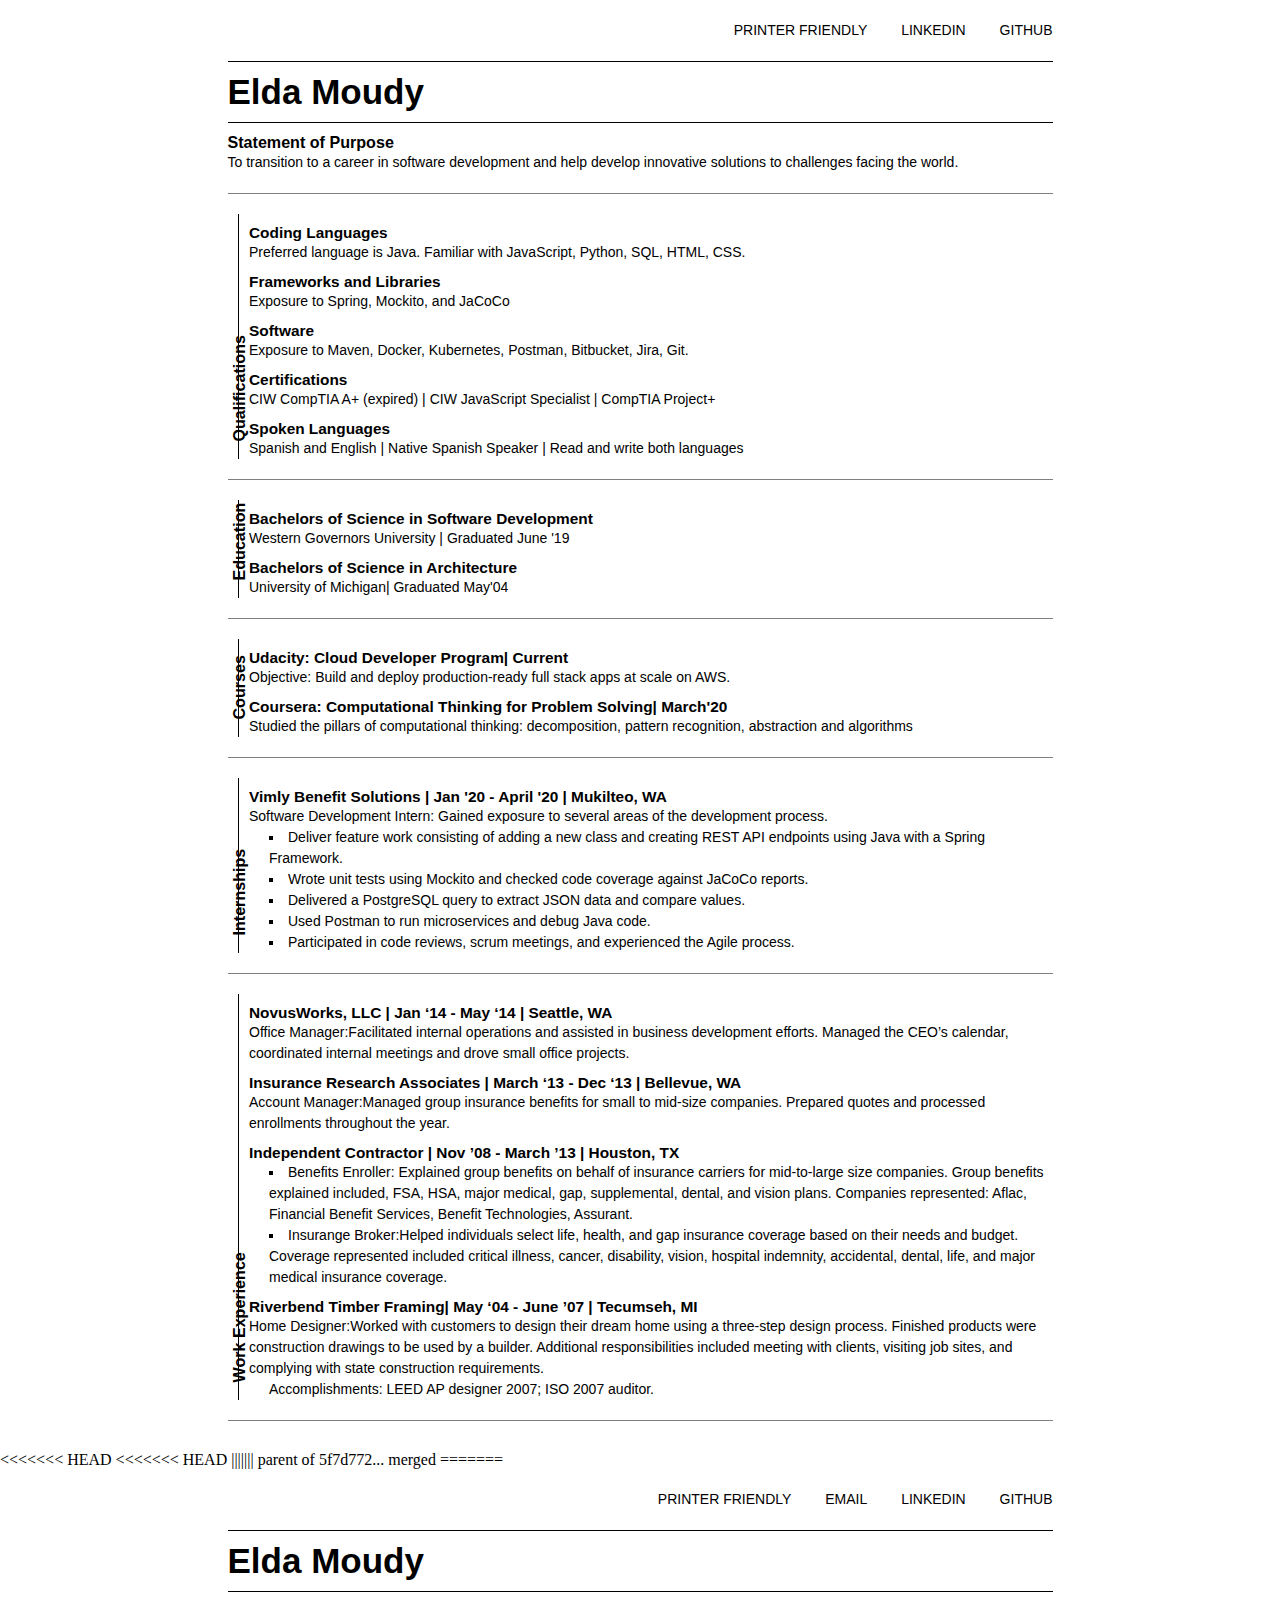
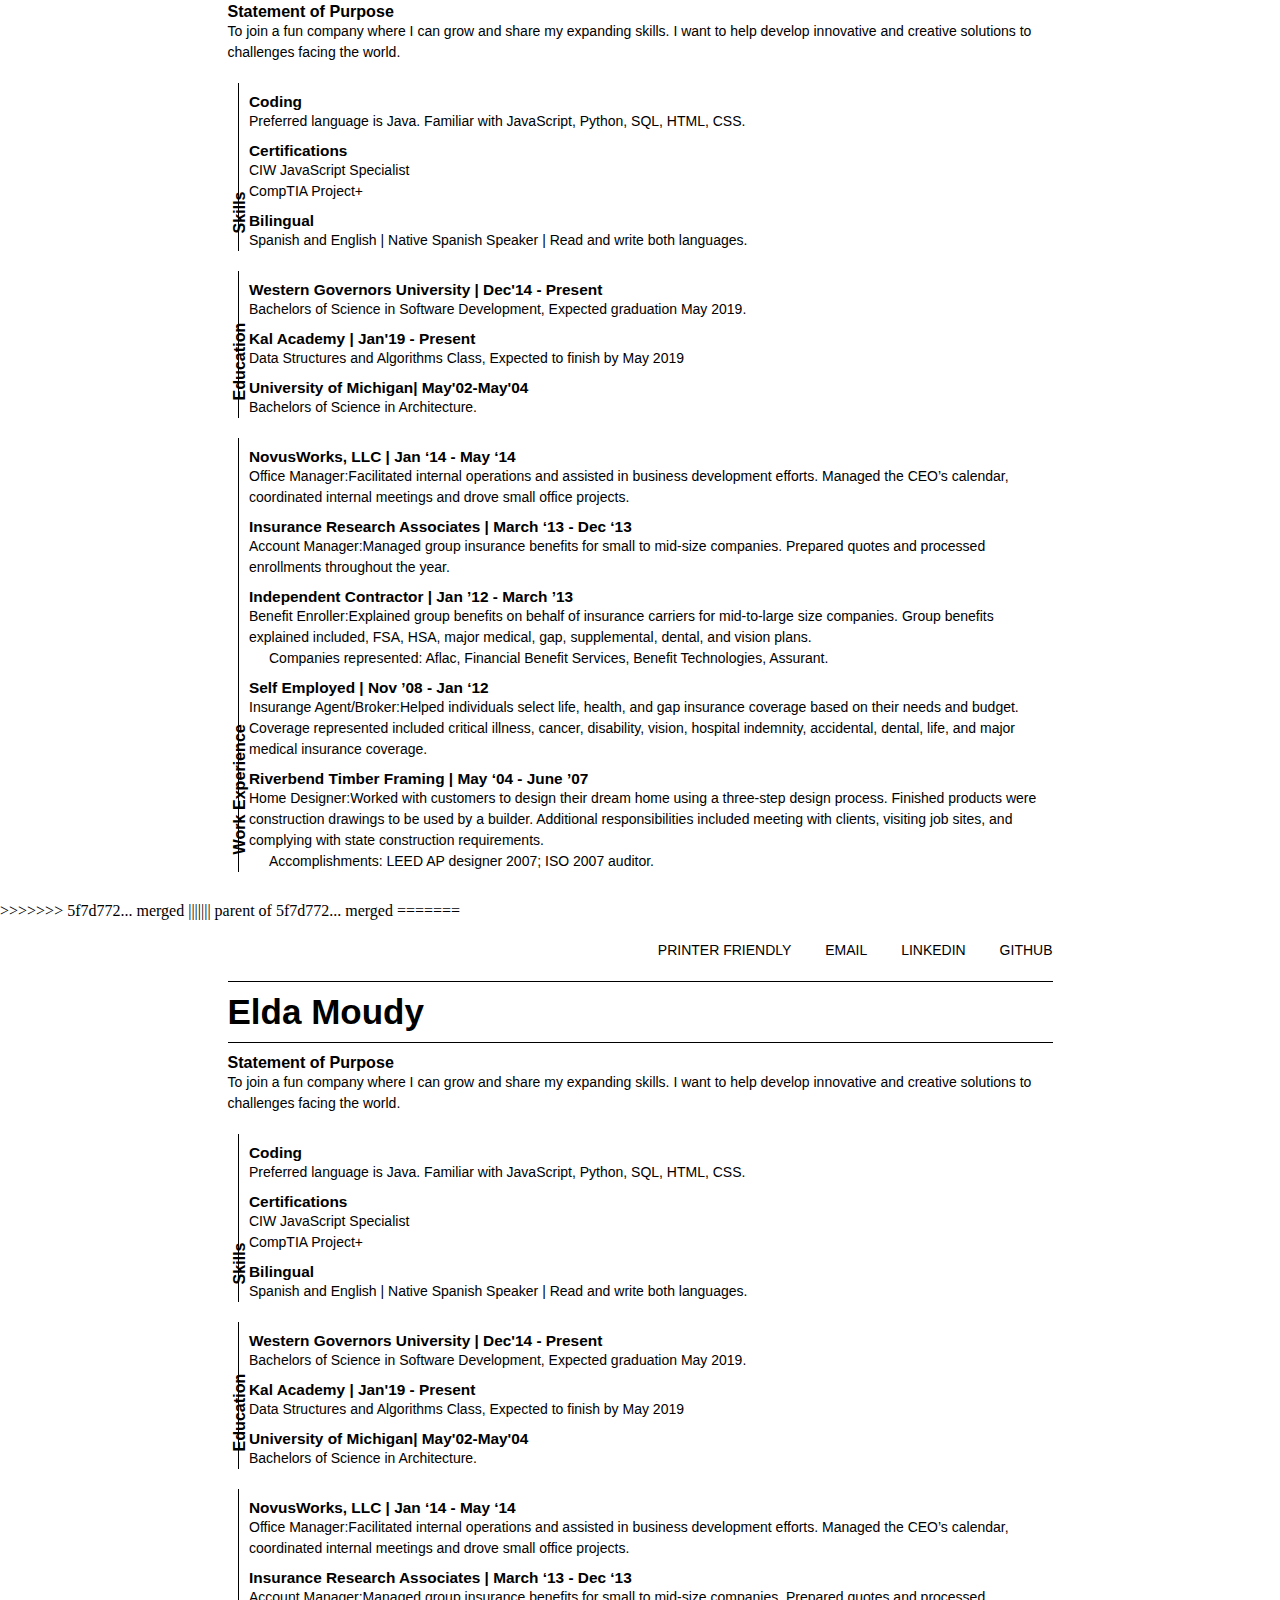
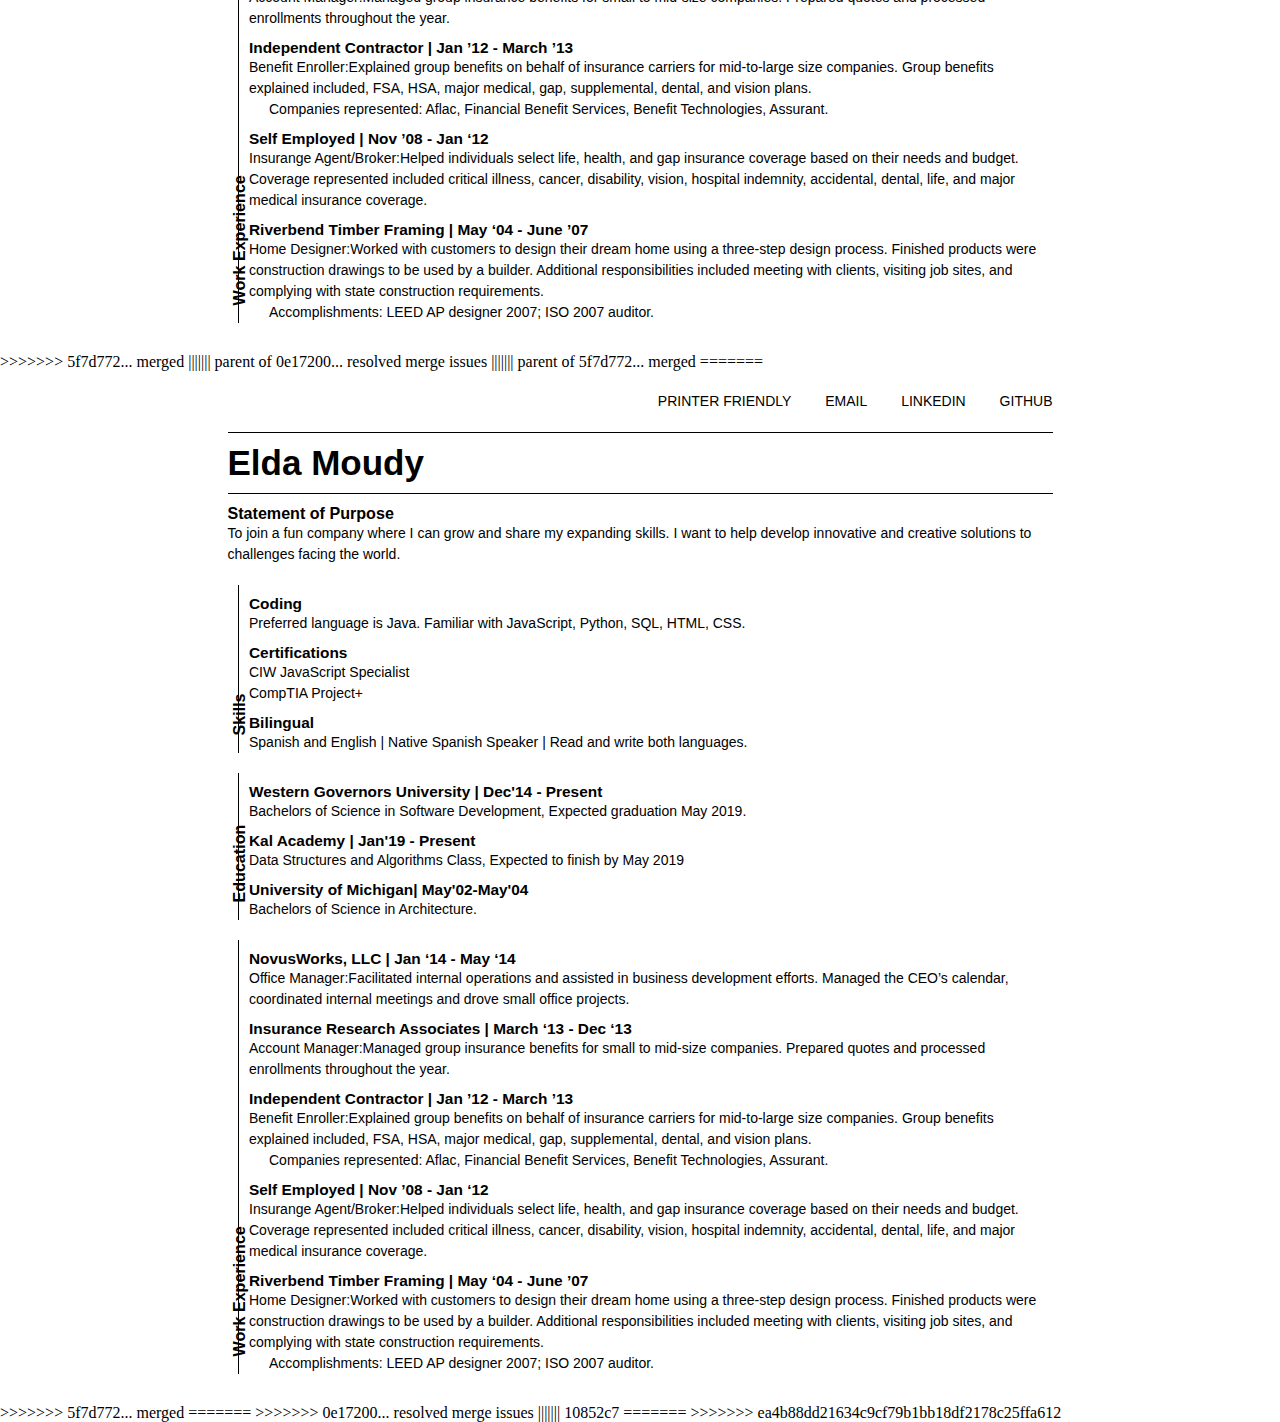
==== commit 35dd4430: "fixed merging issues" ====
--- a/index.html
+++ b/index.html
@@ -143,6 +143,7 @@
 		</div> <!-- end of #container-->
 	</body>
 <<<<<<< HEAD
+<<<<<<< HEAD
 </html>
 
 ||||||| parent of 5f7d772... merged
@@ -424,3 +425,9 @@
 =======
 </html>
 >>>>>>> 0e17200... resolved merge issues
+||||||| 10852c7
+</html>
+
+=======
+</html>
+>>>>>>> ea4b88dd21634c9cf79b1bb18df2178c25ffa612
